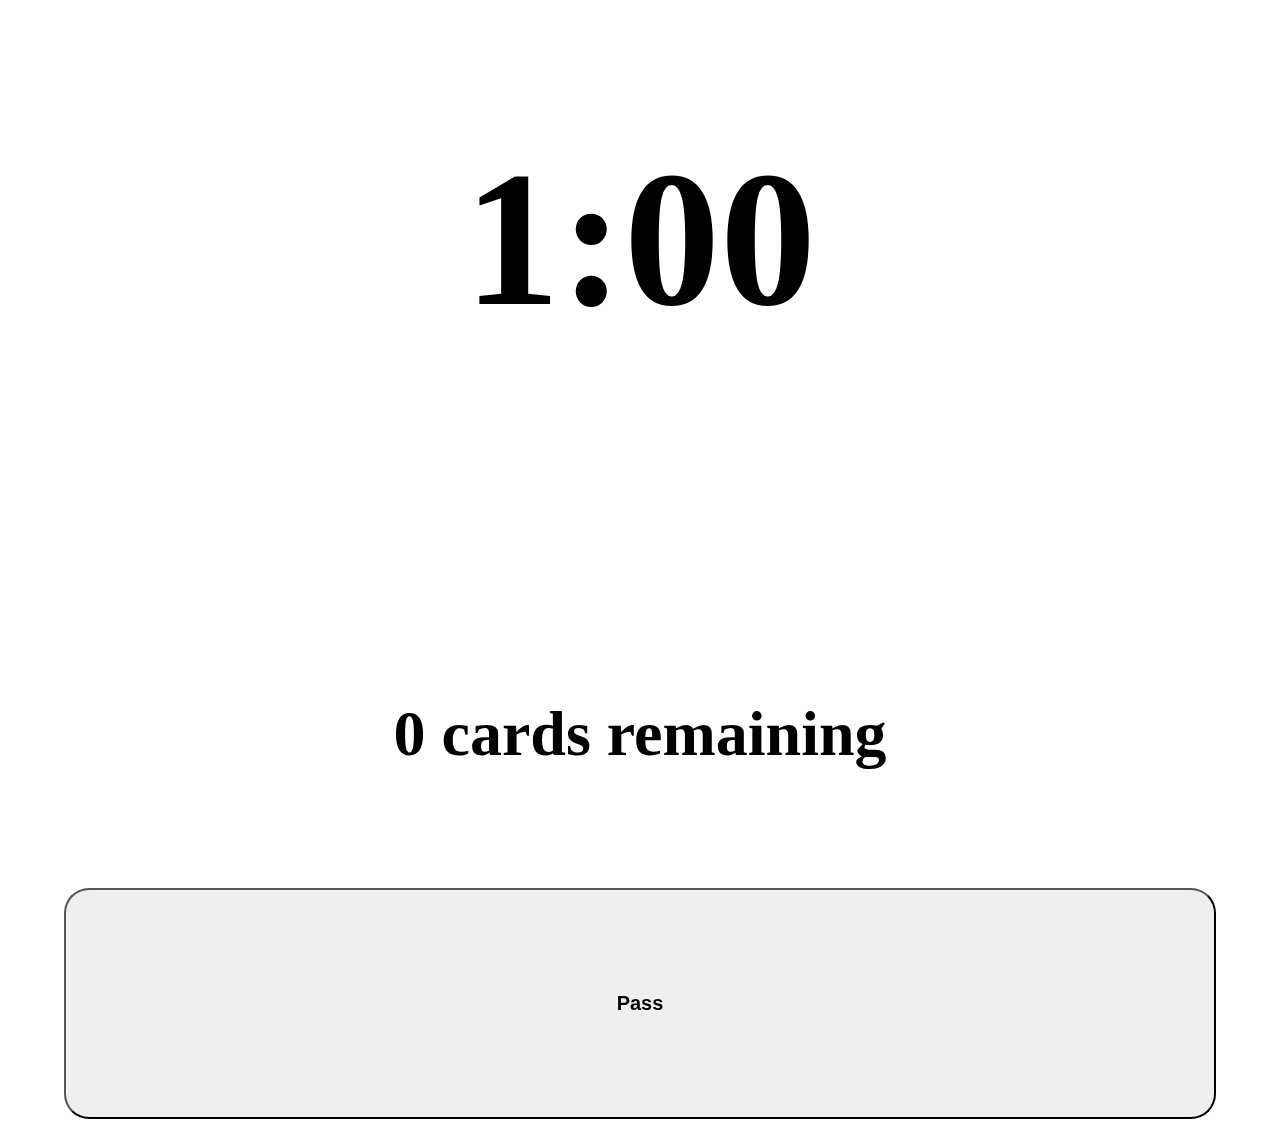
==== gameplay.html @ 0f725333 "First commit" ====
<!DOCTYPE html>
<link rel="stylesheet" href="https://fonts.googleapis.com/icon?family=Material+Icons">
<link rel="stylesheet" href="https://code.getmdl.io/1.3.0/material.indigo-pink.min.css">
<script defer src="https://code.getmdl.io/1.3.0/material.min.js"></script>
<script src="js/helpers.js"></script>

<html>
    <head>
        <title>Start Round</title>
        <link rel="stylesheet" href="style.css">
    </head>
    <body>
        <h1 class="pageTitle" id="timer">1:00</h1>
        <div id="card">
            <h1 class="pageTitle" id="cardText"></h1>
        </div>
        <p id="counter" class="info">0 cards remaining</p>
        <button class="mdl-button mdl-js-button mdl-button--raised
                        mdl-js-ripple-effect mdl-button--accent fullButton"
                id="pass">
            <h2 class="pass">Pass</h2>
        </button>
    </body>
    <script src="js/gameplay.js"></script>
</html>
---- style.css ----
.fullButton {
    height: 18vw;
    /*margin: 2% 4% 2% 4%;*/
    margin: 2% auto;
    width: 90%;
    border-radius: 25px;
}

.buttonText {
    text-transform: none;
    font-size: 10vw;
}

.pageTitle {
    text-align: center;
    font-weight: bold;
    font-size: 15vw;
}

.pageSubtitle {
    text-align: center;
    font-weight: bold;
    font-size: 10vw;
}

.cardEntry {
    font-size: 10vw;
    height: 15vw;
    background-color: #EEE;
    border-radius: 25px;
}

.cardEntryLabel {
    font-size: 10vw;
    margin: auto;
    display: flex;
    justify-content: center;
    align-items: center;
}

.info {
    font-size: 5vw;
    text-align: center;
    font-weight: bold;
    line-height: 6vw;
    padding: 2%;
}

html, body {
    margin: 0;
    width: 100%;
    position: fixed;
}

body {
    display: flex;
    flex-direction: column;
}
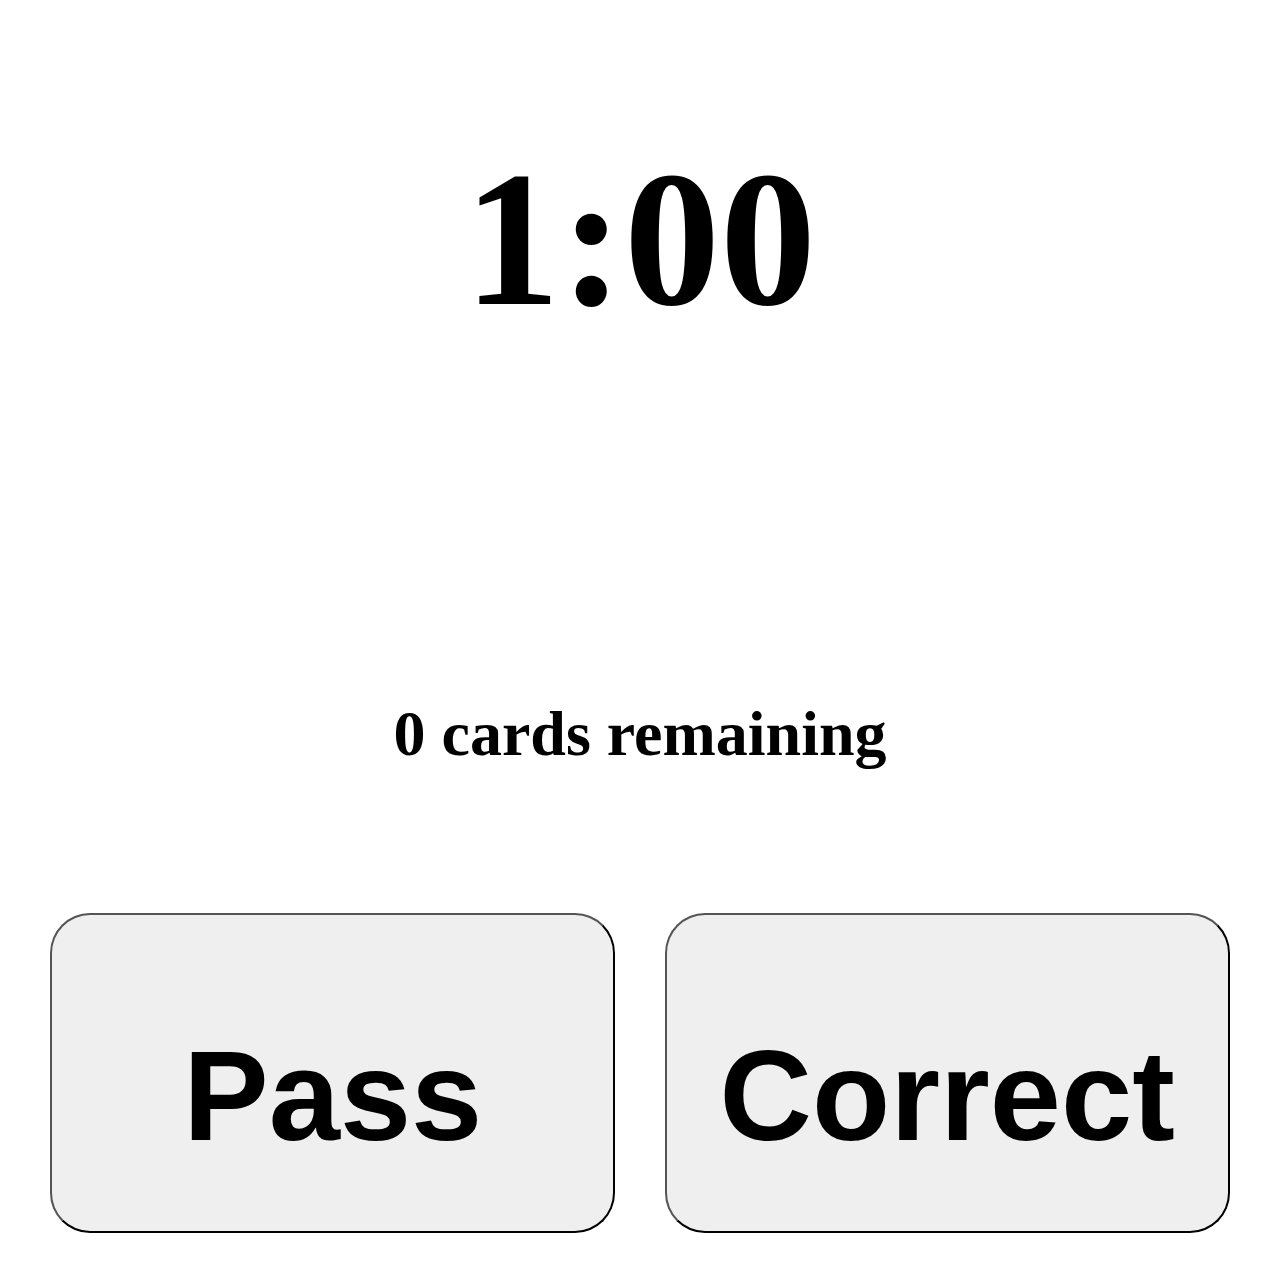
==== commit ff686f28: "Core gameplay finished" ====
--- a/gameplay.html
+++ b/gameplay.html
@@ -6,7 +6,7 @@
 
 <html>
     <head>
-        <title>Start Round</title>
+        <title>Fishbowl</title>
         <link rel="stylesheet" href="style.css">
     </head>
     <body>
@@ -15,11 +15,18 @@
             <h1 class="pageTitle" id="cardText"></h1>
         </div>
         <p id="counter" class="info">0 cards remaining</p>
-        <button class="mdl-button mdl-js-button mdl-button--raised
-                        mdl-js-ripple-effect mdl-button--accent fullButton"
-                id="pass">
-            <h2 class="pass">Pass</h2>
-        </button>
+        <div class="gameplayButtonContainer">
+            <button class="mdl-button mdl-js-button mdl-button--raised
+                            mdl-js-ripple-effect mdl-button--accent gameplayButton"
+                    id="pass">
+                <h2 class="buttonText">Pass</h2>
+            </button>
+            <button class="mdl-button mdl-js-button mdl-button--raised
+                            mdl-js-ripple-effect mdl-button--colored gameplayButton"
+                    id="guessed">
+                <h2 class="buttonText">Correct</h2>
+            </button>
+        </div>
     </body>
     <script src="js/gameplay.js"></script>
 </html>--- a/style.css
+++ b/style.css
@@ -1,6 +1,5 @@
 .fullButton {
     height: 18vw;
-    /*margin: 2% 4% 2% 4%;*/
     margin: 2% auto;
     width: 90%;
     border-radius: 25px;
@@ -46,6 +45,47 @@
     padding: 2%;
 }
 
+.gameplayButtonContainer {
+    display: flex;
+    flex-direction: row;
+    margin: 2%
+}
+
+.gameplayButton {
+    flex: 1;
+    height: 25vw;
+    margin: 2%;
+    border-radius: 40px;
+}
+
+.scoreboard {
+    display: flex;
+    flex-direction: row;
+    height: 20vw;
+}
+
+.score {
+    text-align: center;
+    font-weight: bold;
+    font-size: 15vw;
+    line-height: 15vw;
+    color: white;
+}
+
+.bigScoreboard {
+    display: flex;
+    flex-direction: row;
+    height: 30vw;
+}
+
+.bigScore {
+    text-align: center;
+    font-weight: bold;
+    font-size: 25vw;
+    line-height: 25vw;
+    color: white;
+}
+
 html, body {
     margin: 0;
     width: 100%;
